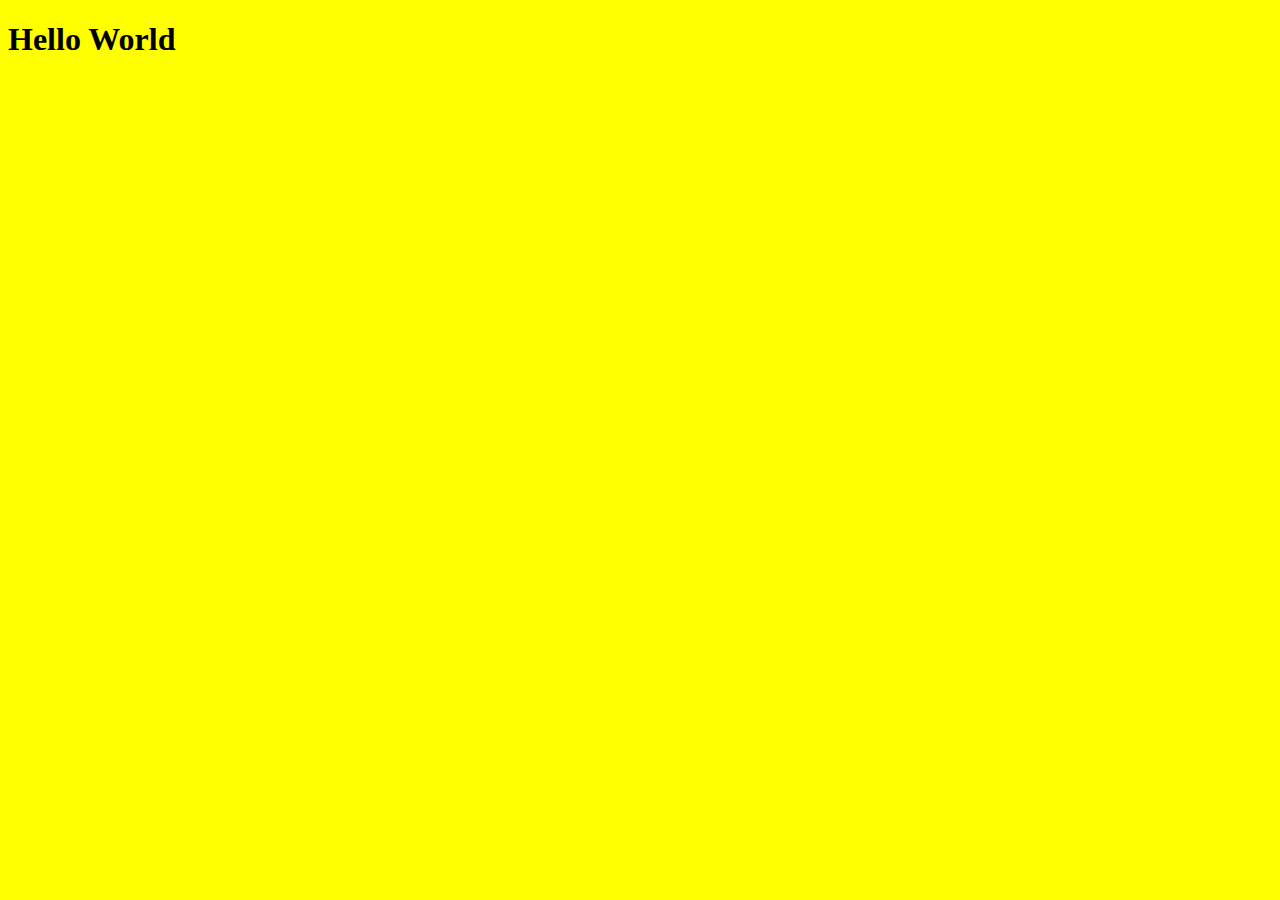
==== index.html @ 8920146d "first commit" ====
<!DOCTYPE html>

<html>
  <head>
    <meta charset="utf-8" />
    <meta http-equiv="X-UA-Compatible" content="IE=edge" />
    <title></title>
    <meta name="description" content="" />
    <meta name="viewport" content="width=device-width, initial-scale=1" />
    <link rel="stylesheet" href="./scss/styles.css" />
  </head>
  <body>
    <h1>Hello World</h1>
    <script src="app.js" async defer></script>
  </body>
</html>
---- scss/styles.css ----
body {
  background-color: yellow;
}
/*# sourceMappingURL=styles.css.map */
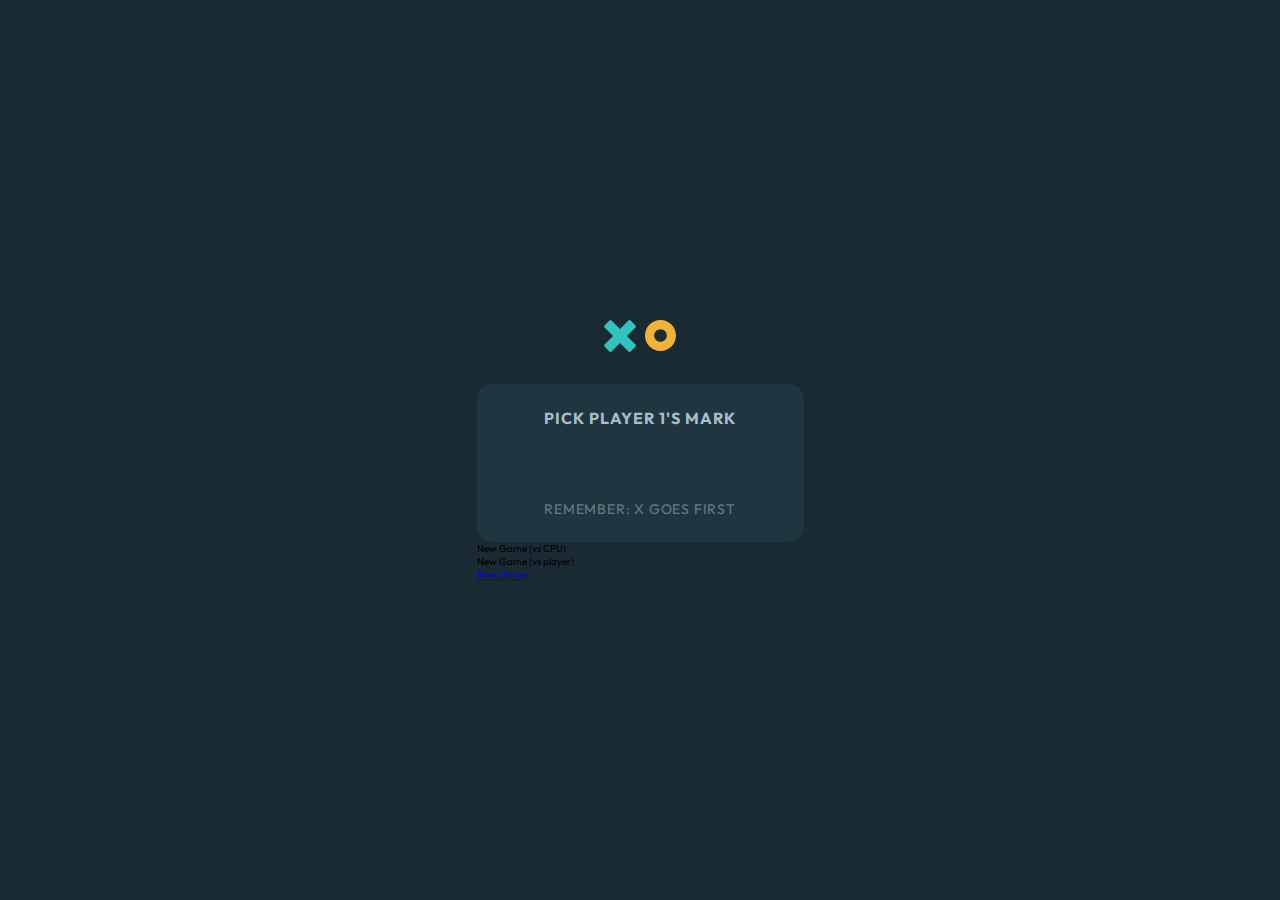
==== commit 63feee85: "progressed on the game homepage layout" ====
--- a/index.html
+++ b/index.html
@@ -8,9 +8,58 @@
     <meta name="description" content="" />
     <meta name="viewport" content="width=device-width, initial-scale=1" />
     <link rel="stylesheet" href="./scss/styles.css" />
+    <link rel="preconnect" href="https://fonts.googleapis.com" />
+    <link rel="preconnect" href="https://fonts.gstatic.com" crossorigin />
+    <link
+      href="https://fonts.googleapis.com/css2?family=Outfit:wght@500;700&display=swap"
+      rel="stylesheet"
+    />
   </head>
   <body>
-    <h1>Hello World</h1>
+    <!-- New game menu start -->
+    <main class="new-game-menu-container">
+      <section class="logo">
+        <div class="x"></div>
+        <div class="zero"></div>
+      </section>
+
+      <section class="mark-picking-container">
+        <h4>Pick player 1's mark</h4>
+        <div class="mark-picking-subcontainer">
+          <label class="picker" for="mark-picker"></label>
+          <input type="checkbox" id="mark-picker" />
+        </div>
+        <p>Remember: X goes first</p>
+      </section>
+
+      <section class="new-game-buttons">
+        <div class="cpu">New Game (vs CPU)</div>
+        <div class="multiplayer">New Game (vs player)</div>
+      </section>
+      <!-- New game menu end -->
+
+      <!-- Game board start -->
+
+      <!-- x/o icon -->
+      <!-- turn X (You) -->
+      <!-- Your score -->
+      <!-- Ties -->
+      <!-- Ties score -->
+      <!-- X (CPU) -->
+      <!-- CPU score -->
+
+      <!-- Oh no, you lost You won! Player -->
+      <!-- 1/2 -->
+      <!-- wins! -->
+
+      <!-- x/o icon -->
+      <!-- takes the round Round tied Restart game? Quit Next round No, cancel Yes,
+      restart -->
+
+      <!-- Game board end -->
+      <a href="html/game.html">New Game</a>
+    </main>
+
     <script src="app.js" async defer></script>
   </body>
 </html>
--- a/scss/styles.css
+++ b/scss/styles.css
@@ -1,4 +1,224 @@
+*,
+*::before,
+*::after {
+  padding: 0;
+  margin: 0;
+  -webkit-box-sizing: border-box;
+          box-sizing: border-box;
+}
+
+html {
+  font-size: 62.5%;
+  font-family: "Outfit", sans-serif;
+  scroll-behavior: smooth;
+  overflow-x: hidden;
+  position: relative;
+}
+
 body {
-  background-color: yellow;
+  background: #1a2a33;
+}
+
+h1,
+h2,
+h3,
+p,
+button,
+ul,
+li,
+input,
+::-webkit-input-placeholder {
+  font-family: "Outfit", sans-serif;
+}
+
+h1,
+h2,
+h3,
+p,
+button,
+ul,
+li,
+input,
+:-ms-input-placeholder {
+  font-family: "Outfit", sans-serif;
+}
+
+h1,
+h2,
+h3,
+p,
+button,
+ul,
+li,
+input,
+::-ms-input-placeholder {
+  font-family: "Outfit", sans-serif;
+}
+
+h1,
+h2,
+h3,
+p,
+button,
+ul,
+li,
+input,
+::placeholder {
+  font-family: "Outfit", sans-serif;
+}
+
+h1 {
+  font-size: 4rem;
+  letter-spacing: 0.25rem;
+}
+
+h2 {
+  font-size: 2.4rem;
+  letter-spacing: 0.15rem;
+}
+
+h3 {
+  font-size: 2rem;
+  letter-spacing: 0.125rem;
+}
+
+h4 {
+  font-size: 1.6rem;
+  letter-spacing: 0.1rem;
+}
+
+p {
+  font-size: 1.4rem;
+  letter-spacing: 0.08rem;
+}
+
+ul {
+  list-style-type: none;
+  margin: 0;
+  padding: 0;
+}
+
+input,
+button {
+  cursor: pointer;
+}
+
+button {
+  border: 0;
+}
+
+input[type="text"]::-webkit-search-decoration,
+input[type="text"]::-webkit-search-cancel-button,
+input[type="text"]::-webkit-search-results-button,
+input[type="text"]::-webkit-search-results-decoration {
+  -webkit-appearance: none;
+}
+
+input[type="number"]::-webkit-search-decoration,
+input[type="number"]::-webkit-search-cancel-button,
+input[type="number"]::-webkit-search-results-button,
+input[type="number"]::-webkit-search-results-decoration {
+  -webkit-appearance: none;
+}
+
+input::-webkit-outer-spin-button,
+input::-webkit-inner-spin-button {
+  -webkit-appearance: none;
+  margin: 0;
+}
+
+.hide-for-mobile {
+  display: none;
+}
+
+.hide {
+  display: none;
+}
+
+body {
+  display: -webkit-box;
+  display: -ms-flexbox;
+  display: flex;
+  -webkit-box-pack: center;
+      -ms-flex-pack: center;
+          justify-content: center;
+  -webkit-box-align: center;
+      -ms-flex-align: center;
+          align-items: center;
+  min-height: 100vh;
+}
+
+body main {
+  top: 50%;
+  left: 50%;
+  min-width: 32.7rem;
+  max-width: 46rem;
+}
+
+body main .logo {
+  display: -webkit-box;
+  display: -ms-flexbox;
+  display: flex;
+  -webkit-box-pack: center;
+      -ms-flex-pack: center;
+          justify-content: center;
+  -webkit-box-align: center;
+      -ms-flex-align: center;
+          align-items: center;
+  gap: 0.9rem;
+  margin-bottom: 3.2rem;
+}
+
+body main .logo .x {
+  background-image: url("../assets/icon-x.svg");
+  position: relative;
+  background-size: contain;
+  background-repeat: no-repeat;
+  background-position: center;
+  height: 3.2rem;
+  width: 3.2rem;
+}
+
+body main .logo .zero {
+  background-image: url("../assets/icon-o.svg");
+  position: relative;
+  background-size: contain;
+  background-repeat: no-repeat;
+  background-position: center;
+  height: 3.174rem;
+  width: 3.174rem;
+}
+
+body main .mark-picking-container {
+  background-color: #1f3641;
+  border-radius: 15px;
+  text-align: center;
+  padding: 2.4rem;
+}
+
+body main .mark-picking-container h4 {
+  color: #a8bfc9;
+  text-transform: uppercase;
+}
+
+body main .mark-picking-container .mark-picking-subcontainer {
+  width: 100%;
+  height: 7.2rem;
+}
+
+body main .mark-picking-container .mark-picking-subcontainer .picker {
+  position: relative;
+}
+
+body main .mark-picking-container .mark-picking-subcontainer input {
+  opacity: 0;
+  width: 0;
+  height: 0;
+}
+
+body main .mark-picking-container p {
+  color: #a8bfc9;
+  opacity: 0.5;
+  text-transform: uppercase;
 }
 /*# sourceMappingURL=styles.css.map */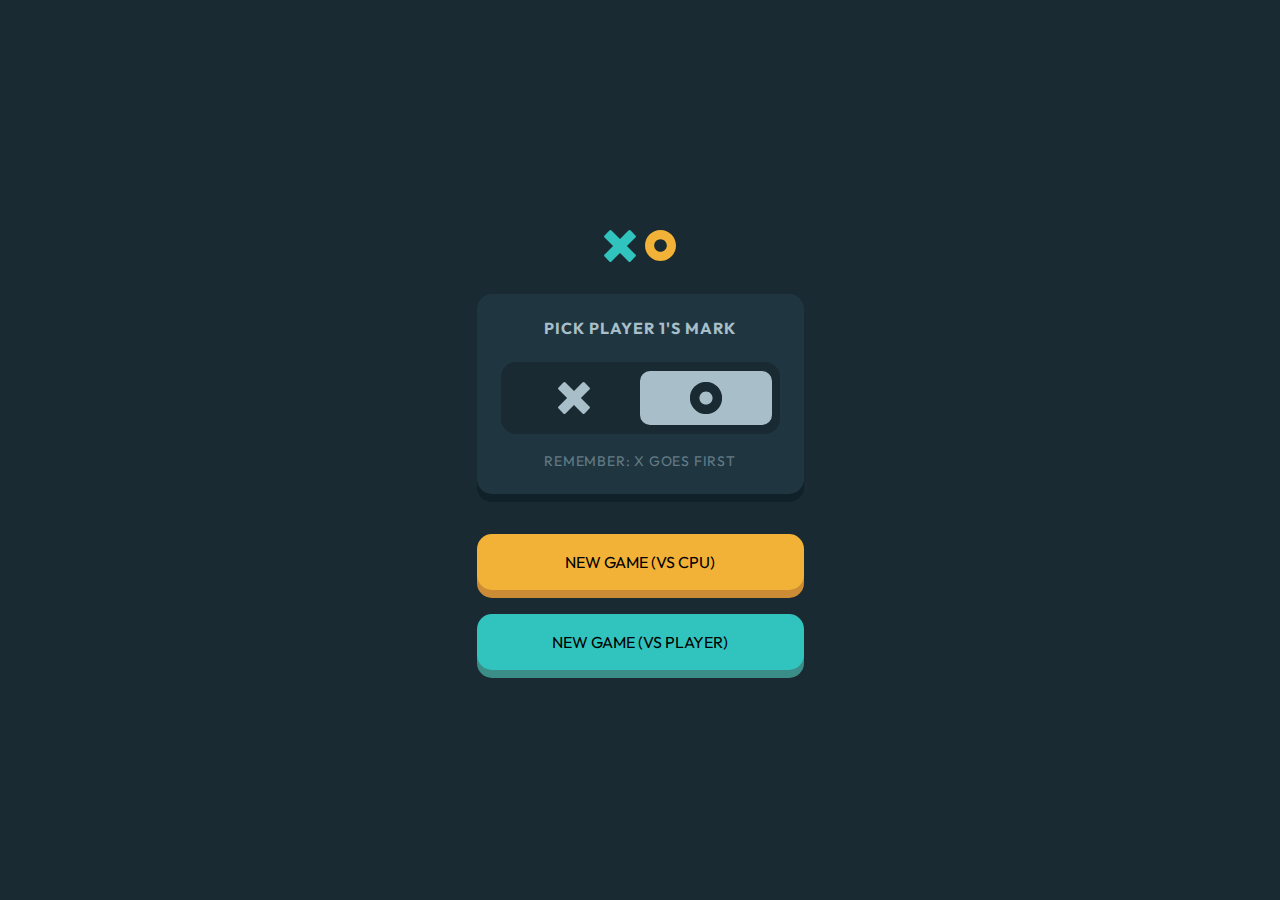
==== commit 3fe7ae09: "finished mobile homepage layout" ====
--- a/index.html
+++ b/index.html
@@ -4,7 +4,7 @@
   <head>
     <meta charset="utf-8" />
     <meta http-equiv="X-UA-Compatible" content="IE=edge" />
-    <title></title>
+    <title>Tic Tac Toe</title>
     <meta name="description" content="" />
     <meta name="viewport" content="width=device-width, initial-scale=1" />
     <link rel="stylesheet" href="./scss/styles.css" />
@@ -26,15 +26,24 @@
       <section class="mark-picking-container">
         <h4>Pick player 1's mark</h4>
         <div class="mark-picking-subcontainer">
-          <label class="picker" for="mark-picker"></label>
-          <input type="checkbox" id="mark-picker" />
+          <label class="picker" for="mark-picker">
+            <input type="checkbox" id="mark-picker" />
+            <div class="picker-subcontainer">
+              <div class="picker-x">
+                <div class="x-icon"></div>
+              </div>
+              <div class="picker-zero">
+                <div class="zero-icon"></div>
+              </div>
+            </div>
+          </label>
         </div>
         <p>Remember: X goes first</p>
       </section>
 
       <section class="new-game-buttons">
-        <div class="cpu">New Game (vs CPU)</div>
-        <div class="multiplayer">New Game (vs player)</div>
+        <button class="button cpu">New Game (vs CPU)</button>
+        <button class="button multiplayer">New Game (vs player)</button>
       </section>
       <!-- New game menu end -->
 
@@ -57,7 +66,7 @@
       restart -->
 
       <!-- Game board end -->
-      <a href="html/game.html">New Game</a>
+      <!-- <a href="html/game.html">New Game</a> -->
     </main>
 
     <script src="app.js" async defer></script>
--- a/scss/styles.css
+++ b/scss/styles.css
@@ -194,31 +194,126 @@
   border-radius: 15px;
   text-align: center;
   padding: 2.4rem;
+  -webkit-box-shadow: 0 8px #10212a;
+          box-shadow: 0 8px #10212a;
+  margin-bottom: 4rem;
 }
 
 body main .mark-picking-container h4 {
   color: #a8bfc9;
   text-transform: uppercase;
-}
-
-body main .mark-picking-container .mark-picking-subcontainer {
+  margin-bottom: 2.4rem;
+}
+
+body main .mark-picking-container .mark-picking-subcontainer .picker {
+  position: relative;
+  display: inline-block;
   width: 100%;
   height: 7.2rem;
 }
 
-body main .mark-picking-container .mark-picking-subcontainer .picker {
-  position: relative;
-}
-
-body main .mark-picking-container .mark-picking-subcontainer input {
+body main .mark-picking-container .mark-picking-subcontainer .picker input {
   opacity: 0;
   width: 0;
   height: 0;
+}
+
+body main .mark-picking-container .mark-picking-subcontainer .picker .picker-subcontainer {
+  position: absolute;
+  cursor: pointer;
+  top: 0;
+  left: 0;
+  right: 0;
+  bottom: 0;
+  background-color: #1a2a33;
+  border-radius: 15px;
+  padding: 0.9rem 0.8rem;
+  display: -webkit-box;
+  display: -ms-flexbox;
+  display: flex;
+}
+
+body main .mark-picking-container .mark-picking-subcontainer .picker .picker-subcontainer .picker-x {
+  height: 5.4rem;
+  width: 13.2rem;
+  background-color: transparent;
+  border-radius: 10px;
+  left: 0;
+}
+
+body main .mark-picking-container .mark-picking-subcontainer .picker .picker-subcontainer .picker-x .x-icon {
+  background-image: url("../assets/icon-x-silver.svg");
+  position: relative;
+  background-size: contain;
+  background-repeat: no-repeat;
+  background-position: center;
+  height: 3.2rem;
+  width: 3.2rem;
+  margin: 0 auto;
+  top: 20%;
+}
+
+body main .mark-picking-container .mark-picking-subcontainer .picker .picker-subcontainer .picker-zero {
+  height: 5.4rem;
+  width: 13.2rem;
+  background-color: #a8bfc9;
+  border-radius: 10px;
+  left: 0;
+}
+
+body main .mark-picking-container .mark-picking-subcontainer .picker .picker-subcontainer .picker-zero .zero-icon {
+  background-image: url("../assets/icon-o-transparent.svg");
+  position: relative;
+  background-size: contain;
+  background-repeat: no-repeat;
+  background-position: center;
+  height: 3.174rem;
+  width: 3.174rem;
+  margin: 0 auto;
+  top: 20%;
 }
 
 body main .mark-picking-container p {
   color: #a8bfc9;
   opacity: 0.5;
   text-transform: uppercase;
+  margin-top: 1.8rem;
+}
+
+body main .new-game-buttons {
+  display: -webkit-box;
+  display: -ms-flexbox;
+  display: flex;
+  -webkit-box-orient: vertical;
+  -webkit-box-direction: normal;
+      -ms-flex-direction: column;
+          flex-direction: column;
+  -webkit-box-pack: center;
+      -ms-flex-pack: center;
+          justify-content: center;
+  -webkit-box-align: center;
+      -ms-flex-align: center;
+          align-items: center;
+  gap: 2.4rem;
+}
+
+body main .new-game-buttons .button {
+  width: 100%;
+  font-size: 1.6rem;
+  text-transform: uppercase;
+  border-radius: 15px;
+  height: 5.6rem;
+}
+
+body main .new-game-buttons .cpu {
+  background-color: #f2b137;
+  -webkit-box-shadow: 0 8px #cc8c35;
+          box-shadow: 0 8px #cc8c35;
+}
+
+body main .new-game-buttons .multiplayer {
+  background-color: #31c3bd;
+  -webkit-box-shadow: 0 8px #3b8d87;
+          box-shadow: 0 8px #3b8d87;
 }
 /*# sourceMappingURL=styles.css.map */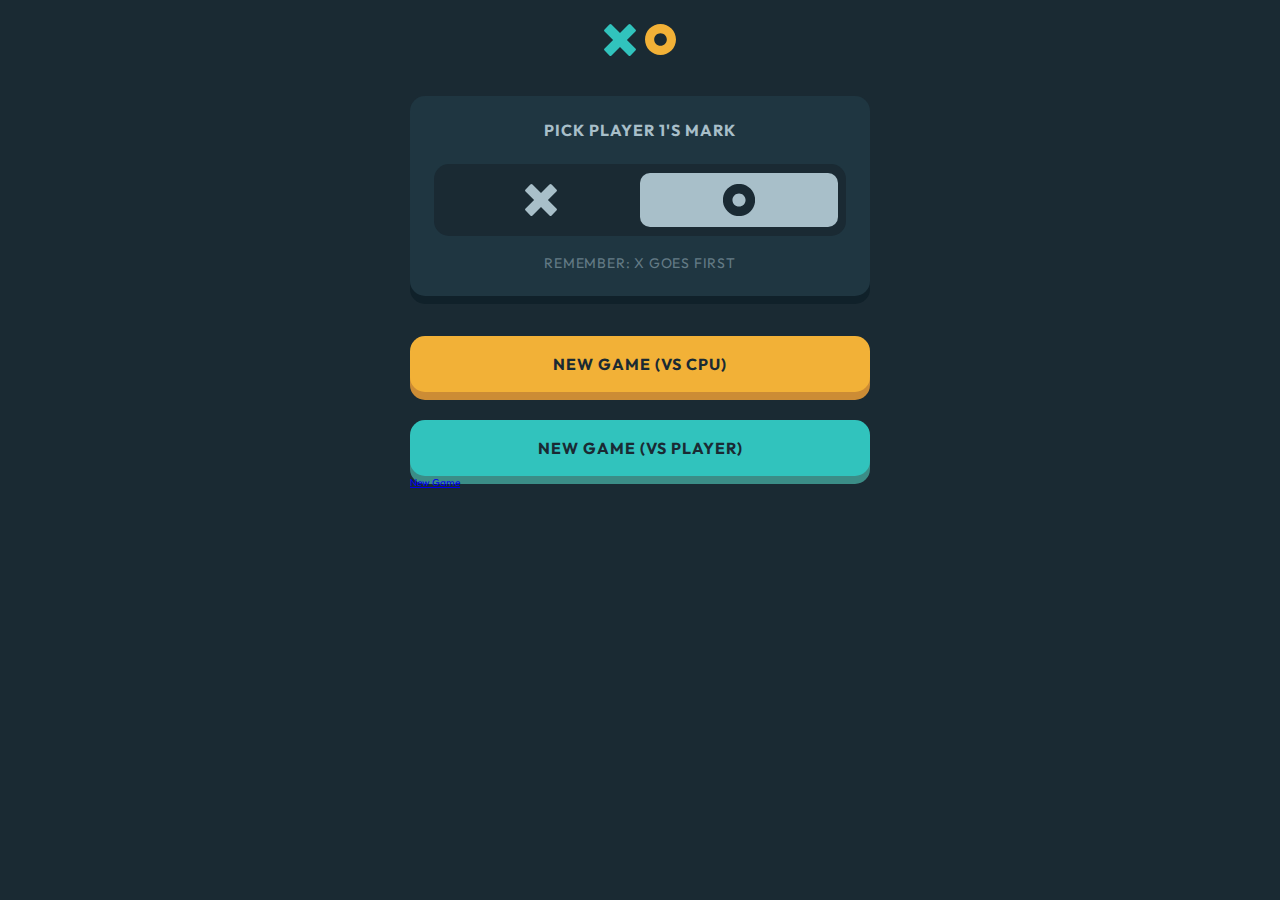
==== commit 40c41084: "finished game mobile header layout" ====
--- a/index.html
+++ b/index.html
@@ -66,7 +66,7 @@
       restart -->
 
       <!-- Game board end -->
-      <!-- <a href="html/game.html">New Game</a> -->
+      <a href="html/game.html">New Game</a>
     </main>
 
     <script src="app.js" async defer></script>
--- a/scss/styles.css
+++ b/scss/styles.css
@@ -149,10 +149,7 @@
 }
 
 body main {
-  top: 50%;
-  left: 50%;
   min-width: 32.7rem;
-  max-width: 46rem;
 }
 
 body main .logo {
@@ -303,6 +300,9 @@
   text-transform: uppercase;
   border-radius: 15px;
   height: 5.6rem;
+  letter-spacing: 0.1rem;
+  color: #1a2a33;
+  font-weight: bold;
 }
 
 body main .new-game-buttons .cpu {
@@ -316,4 +316,147 @@
   -webkit-box-shadow: 0 8px #3b8d87;
           box-shadow: 0 8px #3b8d87;
 }
+
+@media (min-width: 768px) {
+  body main {
+    width: 46rem;
+  }
+  body main .logo {
+    margin-bottom: 4rem;
+  }
+  body main .new-game-buttons {
+    gap: 2.8rem;
+  }
+  body main .mark-picking-container .mark-picking-subcontainer .picker .picker-subcontainer .picker-x {
+    width: 19.8rem;
+  }
+  body main .mark-picking-container .mark-picking-subcontainer .picker .picker-subcontainer .picker-zero {
+    width: 19.8rem;
+  }
+}
+
+body {
+  display: -webkit-box;
+  display: -ms-flexbox;
+  display: flex;
+  -webkit-box-pack: center;
+      -ms-flex-pack: center;
+          justify-content: center;
+  -webkit-box-align: start;
+      -ms-flex-align: start;
+          align-items: start;
+  min-height: 100vh;
+  padding: 2.4rem;
+}
+
+body header {
+  min-width: 32.7rem;
+  display: -webkit-box;
+  display: -ms-flexbox;
+  display: flex;
+  -webkit-box-pack: justify;
+      -ms-flex-pack: justify;
+          justify-content: space-between;
+  -webkit-box-align: start;
+      -ms-flex-align: start;
+          align-items: start;
+}
+
+body header .logo {
+  display: -webkit-box;
+  display: -ms-flexbox;
+  display: flex;
+  -webkit-box-pack: center;
+      -ms-flex-pack: center;
+          justify-content: center;
+  -webkit-box-align: center;
+      -ms-flex-align: center;
+          align-items: center;
+  gap: 0.9rem;
+  margin-bottom: 3.2rem;
+}
+
+body header .logo .x {
+  background-image: url("../assets/icon-x.svg");
+  position: relative;
+  background-size: contain;
+  background-repeat: no-repeat;
+  background-position: center;
+  height: 3.2rem;
+  width: 3.2rem;
+}
+
+body header .logo .zero {
+  background-image: url("../assets/icon-o.svg");
+  position: relative;
+  background-size: contain;
+  background-repeat: no-repeat;
+  background-position: center;
+  height: 3.174rem;
+  width: 3.174rem;
+}
+
+body header .turn {
+  height: 3.6rem;
+  width: 9.6rem;
+  background-color: #1f3641;
+  border-radius: 5px;
+  text-transform: uppercase;
+  color: #a8bfc9;
+  -webkit-box-shadow: 0 4px #10212a;
+          box-shadow: 0 4px #10212a;
+  display: -webkit-box;
+  display: -ms-flexbox;
+  display: flex;
+  -webkit-box-pack: justify;
+      -ms-flex-pack: justify;
+          justify-content: space-between;
+  padding: 1rem 1.5rem;
+}
+
+body header .turn p {
+  font-weight: bold;
+}
+
+body header .turn .x-silver {
+  background-image: url("../assets/icon-x-silver.svg");
+  position: relative;
+  background-size: contain;
+  background-repeat: no-repeat;
+  background-position: center;
+  height: 1.6rem;
+  width: 1.6rem;
+}
+
+body header .reverse {
+  height: 3.6rem;
+  width: 4rem;
+  background-color: #a8bfc9;
+  border-radius: 5px;
+  -webkit-box-shadow: 0 4px #6b8997;
+          box-shadow: 0 4px #6b8997;
+  display: -webkit-box;
+  display: -ms-flexbox;
+  display: flex;
+  -webkit-box-pack: center;
+      -ms-flex-pack: center;
+          justify-content: center;
+  -webkit-box-align: center;
+      -ms-flex-align: center;
+          align-items: center;
+}
+
+body header .reverse .reverse-icon {
+  background-image: url("../assets/icon-restart-dark-navy.svg");
+  position: relative;
+  background-size: contain;
+  background-repeat: no-repeat;
+  background-position: center;
+  height: 1.538rem;
+  width: 1.538rem;
+}
+
+body main {
+  min-width: 32.7rem;
+}
 /*# sourceMappingURL=styles.css.map */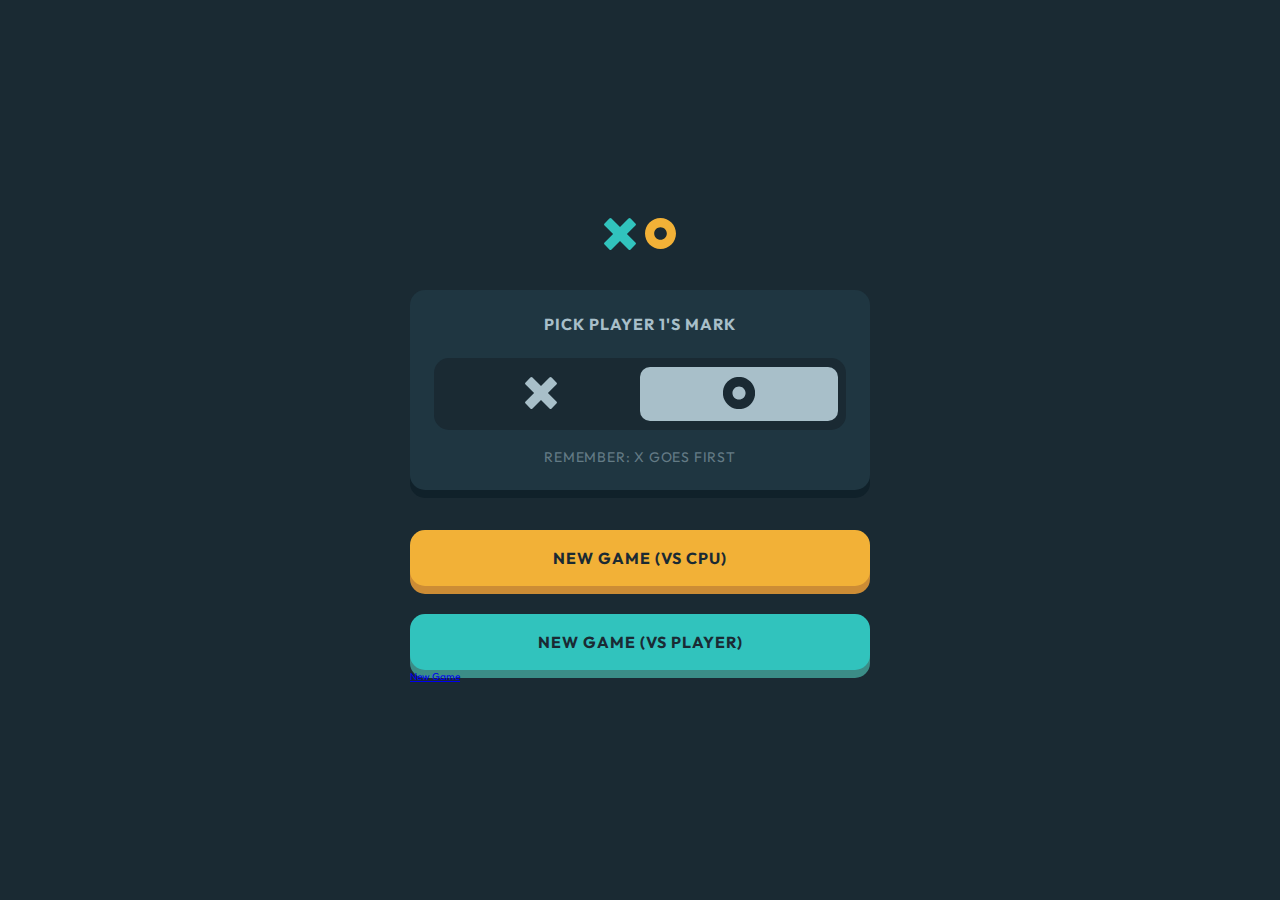
==== commit 96d04b53: "finished game mobile layout" ====
--- a/index.html
+++ b/index.html
@@ -7,7 +7,7 @@
     <title>Tic Tac Toe</title>
     <meta name="description" content="" />
     <meta name="viewport" content="width=device-width, initial-scale=1" />
-    <link rel="stylesheet" href="./scss/styles.css" />
+    <link rel="stylesheet" href="./scss/styles-home.css" />
     <link rel="preconnect" href="https://fonts.googleapis.com" />
     <link rel="preconnect" href="https://fonts.gstatic.com" crossorigin />
     <link
--- a/scss/styles-home.css
+++ b/scss/styles-home.css
@@ -0,0 +1,337 @@
+*,
+*::before,
+*::after {
+  padding: 0;
+  margin: 0;
+  -webkit-box-sizing: border-box;
+          box-sizing: border-box;
+}
+
+html {
+  font-size: 62.5%;
+  font-family: "Outfit", sans-serif;
+  scroll-behavior: smooth;
+  overflow-x: hidden;
+  position: relative;
+}
+
+body {
+  background: #1a2a33;
+}
+
+h1,
+h2,
+h3,
+p,
+button,
+ul,
+li,
+input,
+::-webkit-input-placeholder {
+  font-family: "Outfit", sans-serif;
+}
+
+h1,
+h2,
+h3,
+p,
+button,
+ul,
+li,
+input,
+:-ms-input-placeholder {
+  font-family: "Outfit", sans-serif;
+}
+
+h1,
+h2,
+h3,
+p,
+button,
+ul,
+li,
+input,
+::-ms-input-placeholder {
+  font-family: "Outfit", sans-serif;
+}
+
+h1,
+h2,
+h3,
+p,
+button,
+ul,
+li,
+input,
+::placeholder {
+  font-family: "Outfit", sans-serif;
+}
+
+h1 {
+  font-size: 4rem;
+  letter-spacing: 0.25rem;
+}
+
+h2 {
+  font-size: 2.4rem;
+  letter-spacing: 0.15rem;
+}
+
+h3 {
+  font-size: 2rem;
+  letter-spacing: 0.125rem;
+}
+
+h4 {
+  font-size: 1.6rem;
+  letter-spacing: 0.1rem;
+}
+
+p {
+  font-size: 1.4rem;
+  letter-spacing: 0.08rem;
+}
+
+ul {
+  list-style-type: none;
+  margin: 0;
+  padding: 0;
+}
+
+input,
+button {
+  cursor: pointer;
+}
+
+button {
+  border: 0;
+}
+
+input[type="text"]::-webkit-search-decoration,
+input[type="text"]::-webkit-search-cancel-button,
+input[type="text"]::-webkit-search-results-button,
+input[type="text"]::-webkit-search-results-decoration {
+  -webkit-appearance: none;
+}
+
+input[type="number"]::-webkit-search-decoration,
+input[type="number"]::-webkit-search-cancel-button,
+input[type="number"]::-webkit-search-results-button,
+input[type="number"]::-webkit-search-results-decoration {
+  -webkit-appearance: none;
+}
+
+input::-webkit-outer-spin-button,
+input::-webkit-inner-spin-button {
+  -webkit-appearance: none;
+  margin: 0;
+}
+
+.hide-for-mobile {
+  display: none;
+}
+
+.hide {
+  display: none;
+}
+
+body {
+  display: -webkit-box;
+  display: -ms-flexbox;
+  display: flex;
+  -webkit-box-pack: center;
+      -ms-flex-pack: center;
+          justify-content: center;
+  -webkit-box-align: center;
+      -ms-flex-align: center;
+          align-items: center;
+  min-height: 100vh;
+}
+
+body main {
+  min-width: 32.7rem;
+}
+
+body main .logo {
+  display: -webkit-box;
+  display: -ms-flexbox;
+  display: flex;
+  -webkit-box-pack: center;
+      -ms-flex-pack: center;
+          justify-content: center;
+  -webkit-box-align: center;
+      -ms-flex-align: center;
+          align-items: center;
+  gap: 0.9rem;
+  margin-bottom: 3.2rem;
+}
+
+body main .logo .x {
+  background-image: url("../assets/icon-x.svg");
+  position: relative;
+  background-size: contain;
+  background-repeat: no-repeat;
+  background-position: center;
+  height: 3.2rem;
+  width: 3.2rem;
+}
+
+body main .logo .zero {
+  background-image: url("../assets/icon-o.svg");
+  position: relative;
+  background-size: contain;
+  background-repeat: no-repeat;
+  background-position: center;
+  height: 3.174rem;
+  width: 3.174rem;
+}
+
+body main .mark-picking-container {
+  background-color: #1f3641;
+  border-radius: 15px;
+  text-align: center;
+  padding: 2.4rem;
+  -webkit-box-shadow: 0 8px #10212a;
+          box-shadow: 0 8px #10212a;
+  margin-bottom: 4rem;
+}
+
+body main .mark-picking-container h4 {
+  color: #a8bfc9;
+  text-transform: uppercase;
+  margin-bottom: 2.4rem;
+}
+
+body main .mark-picking-container .mark-picking-subcontainer .picker {
+  position: relative;
+  display: inline-block;
+  width: 100%;
+  height: 7.2rem;
+}
+
+body main .mark-picking-container .mark-picking-subcontainer .picker input {
+  opacity: 0;
+  width: 0;
+  height: 0;
+}
+
+body main .mark-picking-container .mark-picking-subcontainer .picker .picker-subcontainer {
+  position: absolute;
+  cursor: pointer;
+  top: 0;
+  left: 0;
+  right: 0;
+  bottom: 0;
+  background-color: #1a2a33;
+  border-radius: 15px;
+  padding: 0.9rem 0.8rem;
+  display: -webkit-box;
+  display: -ms-flexbox;
+  display: flex;
+}
+
+body main .mark-picking-container .mark-picking-subcontainer .picker .picker-subcontainer .picker-x {
+  height: 5.4rem;
+  width: 13.2rem;
+  background-color: transparent;
+  border-radius: 10px;
+  left: 0;
+}
+
+body main .mark-picking-container .mark-picking-subcontainer .picker .picker-subcontainer .picker-x .x-icon {
+  background-image: url("../assets/icon-x-silver.svg");
+  position: relative;
+  background-size: contain;
+  background-repeat: no-repeat;
+  background-position: center;
+  height: 3.2rem;
+  width: 3.2rem;
+  margin: 0 auto;
+  top: 20%;
+}
+
+body main .mark-picking-container .mark-picking-subcontainer .picker .picker-subcontainer .picker-zero {
+  height: 5.4rem;
+  width: 13.2rem;
+  background-color: #a8bfc9;
+  border-radius: 10px;
+  left: 0;
+}
+
+body main .mark-picking-container .mark-picking-subcontainer .picker .picker-subcontainer .picker-zero .zero-icon {
+  background-image: url("../assets/icon-o-transparent.svg");
+  position: relative;
+  background-size: contain;
+  background-repeat: no-repeat;
+  background-position: center;
+  height: 3.174rem;
+  width: 3.174rem;
+  margin: 0 auto;
+  top: 20%;
+}
+
+body main .mark-picking-container p {
+  color: #a8bfc9;
+  opacity: 0.5;
+  text-transform: uppercase;
+  margin-top: 1.8rem;
+}
+
+body main .new-game-buttons {
+  display: -webkit-box;
+  display: -ms-flexbox;
+  display: flex;
+  -webkit-box-orient: vertical;
+  -webkit-box-direction: normal;
+      -ms-flex-direction: column;
+          flex-direction: column;
+  -webkit-box-pack: center;
+      -ms-flex-pack: center;
+          justify-content: center;
+  -webkit-box-align: center;
+      -ms-flex-align: center;
+          align-items: center;
+  gap: 2.4rem;
+}
+
+body main .new-game-buttons .button {
+  width: 100%;
+  font-size: 1.6rem;
+  text-transform: uppercase;
+  border-radius: 15px;
+  height: 5.6rem;
+  letter-spacing: 0.1rem;
+  color: #1a2a33;
+  font-weight: bold;
+}
+
+body main .new-game-buttons .cpu {
+  background-color: #f2b137;
+  -webkit-box-shadow: 0 8px #cc8c35;
+          box-shadow: 0 8px #cc8c35;
+}
+
+body main .new-game-buttons .multiplayer {
+  background-color: #31c3bd;
+  -webkit-box-shadow: 0 8px #3b8d87;
+          box-shadow: 0 8px #3b8d87;
+}
+
+@media (min-width: 768px) {
+  body main {
+    width: 46rem;
+  }
+  body main .logo {
+    margin-bottom: 4rem;
+  }
+  body main .new-game-buttons {
+    gap: 2.8rem;
+  }
+  body main .mark-picking-container .mark-picking-subcontainer .picker .picker-subcontainer .picker-x {
+    width: 19.8rem;
+  }
+  body main .mark-picking-container .mark-picking-subcontainer .picker .picker-subcontainer .picker-zero {
+    width: 19.8rem;
+  }
+}
+/*# sourceMappingURL=styles-home.css.map */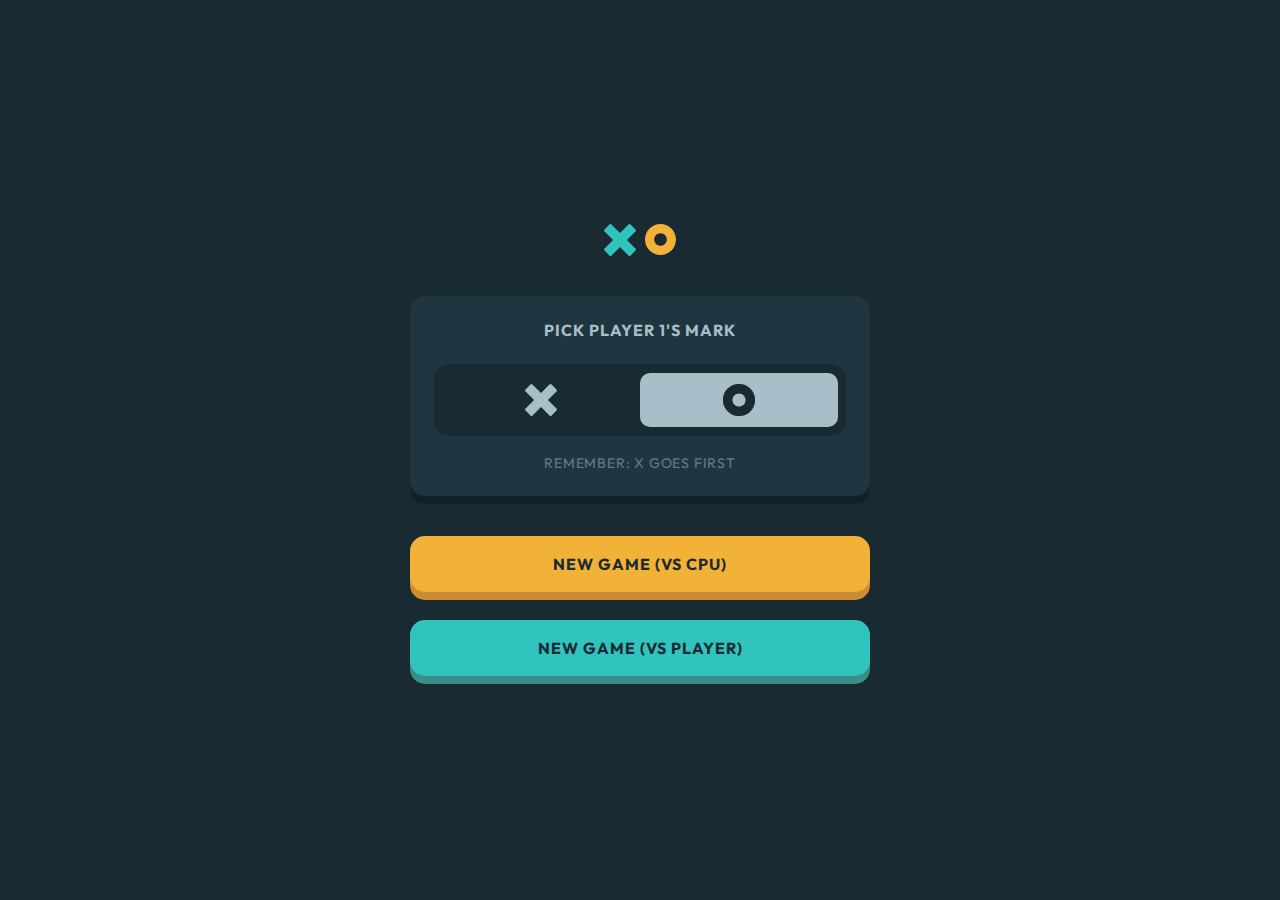
==== commit fee17f86: "progressed with js part" ====
--- a/index.html
+++ b/index.html
@@ -32,8 +32,8 @@
               <div class="picker-x">
                 <div class="x-icon"></div>
               </div>
-              <div class="picker-zero">
-                <div class="zero-icon"></div>
+              <div class="picker-zero active">
+                <div class="zero-icon active"></div>
               </div>
             </div>
           </label>
@@ -42,7 +42,9 @@
       </section>
 
       <section class="new-game-buttons">
-        <button class="button cpu">New Game (vs CPU)</button>
+        <button class="button cpu">
+          <a href="html/game.html">New Game (vs CPU)</a>
+        </button>
         <button class="button multiplayer">New Game (vs player)</button>
       </section>
       <!-- New game menu end -->
@@ -66,9 +68,8 @@
       restart -->
 
       <!-- Game board end -->
-      <a href="html/game.html">New Game</a>
     </main>
 
-    <script src="app.js" async defer></script>
+    <script src="../js/index.js" async defer></script>
   </body>
 </html>
--- a/scss/styles-home.css
+++ b/scss/styles-home.css
@@ -23,6 +23,7 @@
 h2,
 h3,
 p,
+a,
 button,
 ul,
 li,
@@ -35,6 +36,7 @@
 h2,
 h3,
 p,
+a,
 button,
 ul,
 li,
@@ -47,6 +49,7 @@
 h2,
 h3,
 p,
+a,
 button,
 ul,
 li,
@@ -59,6 +62,7 @@
 h2,
 h3,
 p,
+a,
 button,
 ul,
 li,
@@ -96,6 +100,11 @@
   list-style-type: none;
   margin: 0;
   padding: 0;
+}
+
+a {
+  color: inherit;
+  text-decoration: none;
 }
 
 input,
@@ -250,16 +259,24 @@
   top: 20%;
 }
 
+body main .mark-picking-container .mark-picking-subcontainer .picker .picker-subcontainer .picker-x .x-icon.active {
+  background-image: url("../assets/icon-x-transparent.svg");
+}
+
+body main .mark-picking-container .mark-picking-subcontainer .picker .picker-subcontainer .picker-x.active {
+  background-color: #a8bfc9;
+}
+
 body main .mark-picking-container .mark-picking-subcontainer .picker .picker-subcontainer .picker-zero {
   height: 5.4rem;
   width: 13.2rem;
-  background-color: #a8bfc9;
+  background-color: transparent;
   border-radius: 10px;
   left: 0;
 }
 
 body main .mark-picking-container .mark-picking-subcontainer .picker .picker-subcontainer .picker-zero .zero-icon {
-  background-image: url("../assets/icon-o-transparent.svg");
+  background-image: url("../assets/icon-o-silver.svg");
   position: relative;
   background-size: contain;
   background-repeat: no-repeat;
@@ -268,6 +285,14 @@
   width: 3.174rem;
   margin: 0 auto;
   top: 20%;
+}
+
+body main .mark-picking-container .mark-picking-subcontainer .picker .picker-subcontainer .picker-zero .zero-icon.active {
+  background-image: url("../assets/icon-o-transparent.svg");
+}
+
+body main .mark-picking-container .mark-picking-subcontainer .picker .picker-subcontainer .picker-zero.active {
+  background-color: #a8bfc9;
 }
 
 body main .mark-picking-container p {
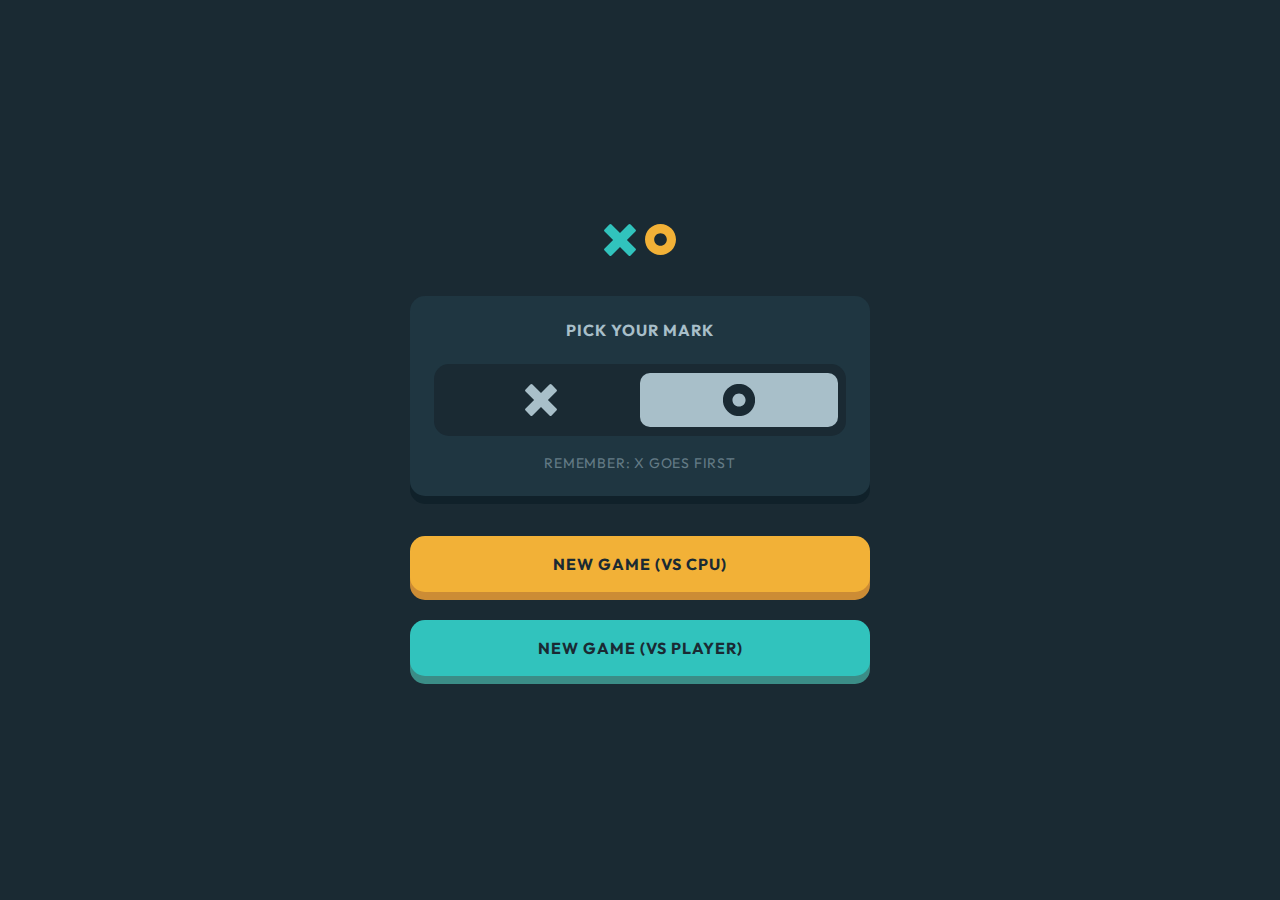
==== commit f999325f: "merged separate html and js files" ====
--- a/index.html
+++ b/index.html
@@ -7,7 +7,7 @@
     <title>Tic Tac Toe</title>
     <meta name="description" content="" />
     <meta name="viewport" content="width=device-width, initial-scale=1" />
-    <link rel="stylesheet" href="./scss/styles-home.css" />
+    <link rel="stylesheet" href="./scss/styles.css" />
     <link rel="preconnect" href="https://fonts.googleapis.com" />
     <link rel="preconnect" href="https://fonts.gstatic.com" crossorigin />
     <link
@@ -16,7 +16,6 @@
     />
   </head>
   <body>
-    <!-- New game menu start -->
     <main class="new-game-menu-container">
       <section class="logo">
         <div class="x"></div>
@@ -24,7 +23,7 @@
       </section>
 
       <section class="mark-picking-container">
-        <h4>Pick player 1's mark</h4>
+        <h4>Pick your mark</h4>
         <div class="mark-picking-subcontainer">
           <label class="picker" for="mark-picker">
             <input type="checkbox" id="mark-picker" />
@@ -42,33 +41,99 @@
       </section>
 
       <section class="new-game-buttons">
-        <button class="button cpu">
+        <!-- <button class="button cpu">
           <a href="html/game.html">New Game (vs CPU)</a>
-        </button>
+        </button> -->
+        <button class="button cpu">New Game (vs CPU)</button>
         <button class="button multiplayer">New Game (vs player)</button>
       </section>
-      <!-- New game menu end -->
+    </main>
 
-      <!-- Game board start -->
+    <header class="game-header">
+      <section class="logo">
+        <div class="x"></div>
+        <div class="zero"></div>
+      </section>
+      <button class="turn">
+        <div class="x-silver" data-turn-icon></div>
+        <p>turn</p>
+      </button>
+      <button class="btn-restart">
+        <div class="icon-restart"></div>
+      </button>
+    </header>
 
-      <!-- x/o icon -->
-      <!-- turn X (You) -->
-      <!-- Your score -->
-      <!-- Ties -->
-      <!-- Ties score -->
-      <!-- X (CPU) -->
-      <!-- CPU score -->
+    <main class="game-container">
+      <section class="main-grid" id="main-grid">
+        <div class="square square-1">
+          <div class="square-icon" data-cell></div>
+        </div>
+        <div class="square square-2">
+          <div class="square-icon" data-cell></div>
+        </div>
+        <div class="square square-3">
+          <div class="square-icon" data-cell></div>
+        </div>
+        <div class="square square-4">
+          <div class="square-icon" data-cell></div>
+        </div>
+        <div class="square square-5">
+          <div class="square-icon" data-cell></div>
+        </div>
+        <div class="square square-6">
+          <div class="square-icon" data-cell></div>
+        </div>
+        <div class="square square-7">
+          <div class="square-icon" data-cell></div>
+        </div>
+        <div class="square square-8">
+          <div class="square-icon" data-cell></div>
+        </div>
+        <div class="square square-9">
+          <div class="square-icon" data-cell></div>
+        </div>
+      </section>
 
-      <!-- Oh no, you lost You won! Player -->
-      <!-- 1/2 -->
-      <!-- wins! -->
+      <section class="score-container">
+        <div class="score personal-victories">
+          <p>x (you)</p>
+          <h3 class="win-number">0</h3>
+        </div>
+        <div class="score ties">
+          <p>ties</p>
+          <h3 class="tie-number">0</h3>
+        </div>
+        <div class="score cpu-victories">
+          <p>o (cpu)</p>
+          <h3 class="loss-number">0</h3>
+        </div>
+      </section>
+    </main>
 
-      <!-- x/o icon -->
-      <!-- takes the round Round tied Restart game? Quit Next round No, cancel Yes,
-      restart -->
+    <section class="modal-container game-over-container">
+      <div class="modal modal-game-over">
+        <div class="modal-heading-container">
+          <div class="winning-message-icon"></div>
+          <h2 class="modal-heading">TAKES THE ROUND!</h2>
+        </div>
+        <div class="btn-container">
+          <button class="btn btn-quit">
+            <a href="../index.html">QUIT</a>
+          </button>
+          <button class="btn btn-next-round">NEXT ROUND</button>
+        </div>
+      </div>
+    </section>
 
-      <!-- Game board end -->
-    </main>
+    <section class="modal-container restart-container">
+      <div class="modal modal-game-over">
+        <h2 class="modal-heading restart-heading">RESTART GAME?</h2>
+        <div class="btn-container">
+          <button class="btn btn-cancel">NO, CANCEL</button>
+          <button class="btn btn-restart-modal">YES, RESTART</button>
+        </div>
+      </div>
+    </section>
 
     <script src="../js/index.js" async defer></script>
   </body>
--- a/scss/styles.css
+++ b/scss/styles.css
@@ -0,0 +1,944 @@
+*,
+*::before,
+*::after {
+  padding: 0;
+  margin: 0;
+  -webkit-box-sizing: border-box;
+          box-sizing: border-box;
+}
+
+html {
+  font-size: 62.5%;
+  font-family: "Outfit", sans-serif;
+  scroll-behavior: smooth;
+  overflow-x: hidden;
+  position: relative;
+}
+
+body {
+  background: #1a2a33;
+}
+
+h1,
+h2,
+h3,
+p,
+a,
+button,
+ul,
+li,
+input,
+::-webkit-input-placeholder {
+  font-family: "Outfit", sans-serif;
+}
+
+h1,
+h2,
+h3,
+p,
+a,
+button,
+ul,
+li,
+input,
+:-ms-input-placeholder {
+  font-family: "Outfit", sans-serif;
+}
+
+h1,
+h2,
+h3,
+p,
+a,
+button,
+ul,
+li,
+input,
+::-ms-input-placeholder {
+  font-family: "Outfit", sans-serif;
+}
+
+h1,
+h2,
+h3,
+p,
+a,
+button,
+ul,
+li,
+input,
+::placeholder {
+  font-family: "Outfit", sans-serif;
+}
+
+h1 {
+  font-size: 4rem;
+  letter-spacing: 0.25rem;
+}
+
+h2 {
+  font-size: 2.4rem;
+  letter-spacing: 0.15rem;
+}
+
+h3 {
+  font-size: 2rem;
+  letter-spacing: 0.125rem;
+}
+
+h4 {
+  font-size: 1.6rem;
+  letter-spacing: 0.1rem;
+}
+
+p {
+  font-size: 1.4rem;
+  letter-spacing: 0.08rem;
+}
+
+ul {
+  list-style-type: none;
+  margin: 0;
+  padding: 0;
+}
+
+a {
+  color: inherit;
+  text-decoration: none;
+}
+
+input,
+button {
+  cursor: pointer;
+}
+
+button {
+  border: 0;
+}
+
+input[type="text"]::-webkit-search-decoration,
+input[type="text"]::-webkit-search-cancel-button,
+input[type="text"]::-webkit-search-results-button,
+input[type="text"]::-webkit-search-results-decoration {
+  -webkit-appearance: none;
+}
+
+input[type="number"]::-webkit-search-decoration,
+input[type="number"]::-webkit-search-cancel-button,
+input[type="number"]::-webkit-search-results-button,
+input[type="number"]::-webkit-search-results-decoration {
+  -webkit-appearance: none;
+}
+
+input::-webkit-outer-spin-button,
+input::-webkit-inner-spin-button {
+  -webkit-appearance: none;
+  margin: 0;
+}
+
+.hide-for-mobile {
+  display: none;
+}
+
+.hide {
+  display: none;
+}
+
+body {
+  display: -webkit-box;
+  display: -ms-flexbox;
+  display: flex;
+  -webkit-box-pack: center;
+      -ms-flex-pack: center;
+          justify-content: center;
+  -webkit-box-align: center;
+      -ms-flex-align: center;
+          align-items: center;
+  min-height: 100vh;
+}
+
+body main {
+  min-width: 32.7rem;
+}
+
+body main .logo {
+  display: -webkit-box;
+  display: -ms-flexbox;
+  display: flex;
+  -webkit-box-pack: center;
+      -ms-flex-pack: center;
+          justify-content: center;
+  -webkit-box-align: center;
+      -ms-flex-align: center;
+          align-items: center;
+  gap: 0.9rem;
+  margin-bottom: 3.2rem;
+}
+
+body main .logo .x {
+  background-image: url("../assets/icon-x.svg");
+  position: relative;
+  background-size: contain;
+  background-repeat: no-repeat;
+  background-position: center;
+  height: 3.2rem;
+  width: 3.2rem;
+}
+
+body main .logo .zero {
+  background-image: url("../assets/icon-o.svg");
+  position: relative;
+  background-size: contain;
+  background-repeat: no-repeat;
+  background-position: center;
+  height: 3.174rem;
+  width: 3.174rem;
+}
+
+body main .mark-picking-container {
+  background-color: #1f3641;
+  border-radius: 15px;
+  text-align: center;
+  padding: 2.4rem;
+  -webkit-box-shadow: 0 8px #10212a;
+          box-shadow: 0 8px #10212a;
+  margin-bottom: 4rem;
+}
+
+body main .mark-picking-container h4 {
+  color: #a8bfc9;
+  text-transform: uppercase;
+  margin-bottom: 2.4rem;
+}
+
+body main .mark-picking-container .mark-picking-subcontainer .picker {
+  position: relative;
+  display: inline-block;
+  width: 100%;
+  height: 7.2rem;
+}
+
+body main .mark-picking-container .mark-picking-subcontainer .picker input {
+  opacity: 0;
+  width: 0;
+  height: 0;
+}
+
+body main .mark-picking-container .mark-picking-subcontainer .picker .picker-subcontainer {
+  position: absolute;
+  cursor: pointer;
+  top: 0;
+  left: 0;
+  right: 0;
+  bottom: 0;
+  background-color: #1a2a33;
+  border-radius: 15px;
+  padding: 0.9rem 0.8rem;
+  display: -webkit-box;
+  display: -ms-flexbox;
+  display: flex;
+}
+
+body main .mark-picking-container .mark-picking-subcontainer .picker .picker-subcontainer .picker-x {
+  height: 5.4rem;
+  width: 13.2rem;
+  background-color: transparent;
+  border-radius: 10px;
+  left: 0;
+}
+
+body main .mark-picking-container .mark-picking-subcontainer .picker .picker-subcontainer .picker-x .x-icon {
+  background-image: url("../assets/icon-x-silver.svg");
+  position: relative;
+  background-size: contain;
+  background-repeat: no-repeat;
+  background-position: center;
+  height: 3.2rem;
+  width: 3.2rem;
+  margin: 0 auto;
+  top: 20%;
+}
+
+body main .mark-picking-container .mark-picking-subcontainer .picker .picker-subcontainer .picker-x .x-icon.active {
+  background-image: url("../assets/icon-x-transparent.svg");
+}
+
+body main .mark-picking-container .mark-picking-subcontainer .picker .picker-subcontainer .picker-x.active {
+  background-color: #a8bfc9;
+}
+
+body main .mark-picking-container .mark-picking-subcontainer .picker .picker-subcontainer .picker-zero {
+  height: 5.4rem;
+  width: 13.2rem;
+  background-color: transparent;
+  border-radius: 10px;
+  left: 0;
+}
+
+body main .mark-picking-container .mark-picking-subcontainer .picker .picker-subcontainer .picker-zero .zero-icon {
+  background-image: url("../assets/icon-o-silver.svg");
+  position: relative;
+  background-size: contain;
+  background-repeat: no-repeat;
+  background-position: center;
+  height: 3.174rem;
+  width: 3.174rem;
+  margin: 0 auto;
+  top: 20%;
+}
+
+body main .mark-picking-container .mark-picking-subcontainer .picker .picker-subcontainer .picker-zero .zero-icon.active {
+  background-image: url("../assets/icon-o-transparent.svg");
+}
+
+body main .mark-picking-container .mark-picking-subcontainer .picker .picker-subcontainer .picker-zero.active {
+  background-color: #a8bfc9;
+}
+
+body main .mark-picking-container p {
+  color: #a8bfc9;
+  opacity: 0.5;
+  text-transform: uppercase;
+  margin-top: 1.8rem;
+}
+
+body main .new-game-buttons {
+  display: -webkit-box;
+  display: -ms-flexbox;
+  display: flex;
+  -webkit-box-orient: vertical;
+  -webkit-box-direction: normal;
+      -ms-flex-direction: column;
+          flex-direction: column;
+  -webkit-box-pack: center;
+      -ms-flex-pack: center;
+          justify-content: center;
+  -webkit-box-align: center;
+      -ms-flex-align: center;
+          align-items: center;
+  gap: 2.4rem;
+}
+
+body main .new-game-buttons .button {
+  width: 100%;
+  font-size: 1.6rem;
+  text-transform: uppercase;
+  border-radius: 15px;
+  height: 5.6rem;
+  letter-spacing: 0.1rem;
+  color: #1a2a33;
+  font-weight: bold;
+}
+
+body main .new-game-buttons .cpu {
+  background-color: #f2b137;
+  -webkit-box-shadow: 0 8px #cc8c35;
+          box-shadow: 0 8px #cc8c35;
+}
+
+body main .new-game-buttons .multiplayer {
+  background-color: #31c3bd;
+  -webkit-box-shadow: 0 8px #3b8d87;
+          box-shadow: 0 8px #3b8d87;
+}
+
+body main.hide {
+  display: none;
+}
+
+body.show {
+  width: 100vw;
+  height: 100vh;
+  display: -ms-grid;
+  display: grid;
+  -webkit-box-pack: center;
+      -ms-flex-pack: center;
+          justify-content: center;
+  -ms-flex-line-pack: start;
+      align-content: start;
+  gap: 6.8rem;
+}
+
+body header {
+  min-width: 32.7rem;
+  padding: 2.4rem 0;
+  max-height: 4rem;
+  display: -webkit-box;
+  display: -ms-flexbox;
+  display: flex;
+  -webkit-box-pack: justify;
+      -ms-flex-pack: justify;
+          justify-content: space-between;
+  -webkit-box-align: start;
+      -ms-flex-align: start;
+          align-items: start;
+  margin: 0 auto;
+  display: none;
+}
+
+body header .logo {
+  display: -webkit-box;
+  display: -ms-flexbox;
+  display: flex;
+  -webkit-box-pack: center;
+      -ms-flex-pack: center;
+          justify-content: center;
+  -webkit-box-align: center;
+      -ms-flex-align: center;
+          align-items: center;
+  gap: 0.9rem;
+  margin-bottom: 3.2rem;
+}
+
+body header .logo .x {
+  background-image: url("../assets/icon-x.svg");
+  position: relative;
+  background-size: contain;
+  background-repeat: no-repeat;
+  background-position: center;
+  height: 3.2rem;
+  width: 3.2rem;
+}
+
+body header .logo .zero {
+  background-image: url("../assets/icon-o.svg");
+  position: relative;
+  background-size: contain;
+  background-repeat: no-repeat;
+  background-position: center;
+  height: 3.174rem;
+  width: 3.174rem;
+}
+
+body header .turn {
+  height: 3.6rem;
+  width: 9.6rem;
+  background-color: #1f3641;
+  border-radius: 5px;
+  text-transform: uppercase;
+  color: #a8bfc9;
+  -webkit-box-shadow: 0 4px #10212a;
+          box-shadow: 0 4px #10212a;
+  display: -webkit-box;
+  display: -ms-flexbox;
+  display: flex;
+  -webkit-box-pack: justify;
+      -ms-flex-pack: justify;
+          justify-content: space-between;
+  -webkit-box-align: center;
+      -ms-flex-align: center;
+          align-items: center;
+  padding: 1rem 1.5rem;
+  margin-left: -3rem;
+}
+
+body header .turn p {
+  font-weight: bold;
+}
+
+body header .turn .x-silver {
+  background-image: url("../assets/icon-x-silver.svg");
+  position: relative;
+  background-size: contain;
+  background-repeat: no-repeat;
+  background-position: center;
+  height: 1.6rem;
+  width: 1.6rem;
+}
+
+body header .turn .circle-silver {
+  background-image: url("../assets/icon-o-silver.svg");
+  position: relative;
+  background-size: contain;
+  background-repeat: no-repeat;
+  background-position: center;
+  height: 1.6rem;
+  width: 1.6rem;
+}
+
+body header .btn-restart {
+  height: 3.6rem;
+  width: 4rem;
+  background-color: #a8bfc9;
+  border-radius: 5px;
+  -webkit-box-shadow: 0 4px #6b8997;
+          box-shadow: 0 4px #6b8997;
+  display: -webkit-box;
+  display: -ms-flexbox;
+  display: flex;
+  -webkit-box-pack: center;
+      -ms-flex-pack: center;
+          justify-content: center;
+  -webkit-box-align: center;
+      -ms-flex-align: center;
+          align-items: center;
+}
+
+body header .btn-restart .icon-restart {
+  background-image: url("../assets/icon-restart-dark-navy.svg");
+  position: relative;
+  background-size: contain;
+  background-repeat: no-repeat;
+  background-position: center;
+  height: 1.538rem;
+  width: 1.538rem;
+}
+
+body header.show {
+  display: -webkit-box;
+  display: -ms-flexbox;
+  display: flex;
+}
+
+body .game-container {
+  display: none;
+  min-width: 32.7rem;
+  margin: 0 auto;
+}
+
+body .game-container .main-grid.x .square .square-icon:not(.x):not(.circle):hover {
+  background-image: url("../assets/icon-x-outline.svg");
+  position: relative;
+  background-size: contain;
+  background-repeat: no-repeat;
+  background-position: center;
+  height: 4rem;
+  width: 4rem;
+}
+
+body .game-container .main-grid.circle .square .square-icon:not(.x):not(.circle):hover {
+  background-image: url("../assets/icon-o-outline.svg");
+  position: relative;
+  background-size: contain;
+  background-repeat: no-repeat;
+  background-position: center;
+  height: 4rem;
+  width: 4rem;
+}
+
+body .game-container .main-grid {
+  display: -ms-grid;
+  display: grid;
+  -ms-grid-columns: 1fr 1fr 1fr;
+      grid-template-columns: 1fr 1fr 1fr;
+  -ms-grid-rows: 1fr 1fr 1fr;
+      grid-template-rows: 1fr 1fr 1fr;
+  -webkit-box-pack: center;
+      -ms-flex-pack: center;
+          justify-content: center;
+  gap: 2rem;
+  margin-bottom: 2.8rem;
+}
+
+body .game-container .main-grid .square {
+  height: 8.8rem;
+  width: 9.6rem;
+  background-color: #1f3641;
+  -webkit-box-shadow: 0 8px #10212a;
+          box-shadow: 0 8px #10212a;
+  border-radius: 10px;
+  display: -webkit-box;
+  display: -ms-flexbox;
+  display: flex;
+  -webkit-box-pack: center;
+      -ms-flex-pack: center;
+          justify-content: center;
+  -webkit-box-align: center;
+      -ms-flex-align: center;
+          align-items: center;
+  cursor: pointer;
+}
+
+body .game-container .main-grid .square .x,
+body .game-container .main-grid .square .circle {
+  cursor: not-allowed;
+}
+
+body .game-container .main-grid .square .square-icon {
+  position: relative;
+  background-size: contain;
+  background-repeat: no-repeat;
+  background-position: center;
+  height: 4rem;
+  width: 4rem;
+}
+
+body .game-container .main-grid .square .square-icon.x {
+  background-image: url("../assets/icon-x.svg");
+}
+
+body .game-container .main-grid .square .square-icon.circle {
+  background-image: url("../assets/icon-o.svg");
+}
+
+body .game-container .score-container {
+  display: -webkit-box;
+  display: -ms-flexbox;
+  display: flex;
+  -webkit-box-pack: justify;
+      -ms-flex-pack: justify;
+          justify-content: space-between;
+  -webkit-box-align: center;
+      -ms-flex-align: center;
+          align-items: center;
+  width: 100%;
+}
+
+body .game-container .score-container .score {
+  width: 9.6rem;
+  height: 6.4rem;
+  border-radius: 10px;
+  display: -webkit-box;
+  display: -ms-flexbox;
+  display: flex;
+  -webkit-box-orient: vertical;
+  -webkit-box-direction: normal;
+      -ms-flex-direction: column;
+          flex-direction: column;
+  -webkit-box-pack: center;
+      -ms-flex-pack: center;
+          justify-content: center;
+  -webkit-box-align: center;
+      -ms-flex-align: center;
+          align-items: center;
+  color: #1a2a33;
+}
+
+body .game-container .score-container .score p {
+  font-size: 1.4rem;
+  text-transform: uppercase;
+}
+
+body .game-container .score-container .personal-victories {
+  background-color: #31c3bd;
+}
+
+body .game-container .score-container .ties {
+  background-color: #a8bfc9;
+}
+
+body .game-container .score-container .cpu-victories {
+  background-color: #f2b137;
+}
+
+body .game-container.show {
+  display: block;
+}
+
+body .modal-container {
+  display: none;
+  position: fixed;
+  left: 0;
+  width: 100vw;
+  height: 100vh;
+  background-color: rgba(0, 0, 0, 0.4);
+  -webkit-box-pack: center;
+      -ms-flex-pack: center;
+          justify-content: center;
+  -webkit-box-align: center;
+      -ms-flex-align: center;
+          align-items: center;
+}
+
+body .modal-container.show {
+  display: -webkit-box;
+  display: -ms-flexbox;
+  display: flex;
+}
+
+body .game-over-container .modal {
+  margin-bottom: 14rem;
+  padding-top: 3.3rem;
+  padding-bottom: 4.1rem;
+  background-color: #1f3641;
+  width: 100%;
+}
+
+body .game-over-container .modal .modal-paragraph {
+  color: #a8bfc9;
+  text-align: center;
+  margin-bottom: 2rem;
+}
+
+body .game-over-container .modal .modal-heading-container {
+  display: -webkit-box;
+  display: -ms-flexbox;
+  display: flex;
+  -webkit-box-pack: center;
+      -ms-flex-pack: center;
+          justify-content: center;
+  -webkit-box-align: center;
+      -ms-flex-align: center;
+          align-items: center;
+  gap: 0.9rem;
+  margin-bottom: 3rem;
+}
+
+body .game-over-container .modal .modal-heading-container .winning-message {
+  position: relative;
+  background-size: contain;
+  background-repeat: no-repeat;
+  background-position: center;
+  height: 2.8rem;
+  width: 2.8rem;
+}
+
+body .game-over-container .modal .modal-heading-container .winning-message-icon.x {
+  background-image: url("../assets/icon-x.svg");
+  position: relative;
+  background-size: contain;
+  background-repeat: no-repeat;
+  background-position: center;
+  height: 2.8rem;
+  width: 2.8rem;
+}
+
+body .game-over-container .modal .modal-heading-container .winning-message-icon.circle {
+  background-image: url("../assets/icon-o.svg");
+  position: relative;
+  background-size: contain;
+  background-repeat: no-repeat;
+  background-position: center;
+  height: 2.8rem;
+  width: 2.8rem;
+}
+
+body .game-over-container .modal .modal-heading-container .modal-heading {
+  letter-spacing: 0.15rem;
+  text-align: center;
+}
+
+body .game-over-container .modal .modal-heading-container .modal-heading.x {
+  color: #31c3bd;
+}
+
+body .game-over-container .modal .modal-heading-container .modal-heading.circle {
+  color: #f2b137;
+}
+
+body .game-over-container .modal .btn-container {
+  display: -webkit-box;
+  display: -ms-flexbox;
+  display: flex;
+  -webkit-box-pack: center;
+      -ms-flex-pack: center;
+          justify-content: center;
+  -webkit-box-align: center;
+      -ms-flex-align: center;
+          align-items: center;
+  gap: 1.6rem;
+}
+
+body .game-over-container .modal .btn-container .btn {
+  color: #1a2a33;
+  text-transform: uppercase;
+  font-size: 1.6rem;
+  padding: 1.8rem;
+  border-radius: 10px;
+}
+
+body .game-over-container .modal .btn-container .btn-quit {
+  background-color: #a8bfc9;
+  -webkit-box-shadow: 0 4px #6b8997;
+          box-shadow: 0 4px #6b8997;
+  min-width: 7.6rem;
+}
+
+body .game-over-container .modal .btn-container .btn-next-round {
+  background-color: #f2b137;
+  -webkit-box-shadow: 0 4px #cc8c35;
+          box-shadow: 0 4px #cc8c35;
+  min-width: 14.6rem;
+}
+
+body .restart-container {
+  height: 100vh;
+}
+
+body .restart-container .modal {
+  margin-bottom: 14rem;
+  padding-top: 5.4rem;
+  padding-bottom: 5.8rem;
+  background-color: #1f3641;
+  width: 100%;
+}
+
+body .restart-container .modal .modal-heading {
+  letter-spacing: 0.15rem;
+  color: #a8bfc9;
+  text-align: center;
+  margin-bottom: 3rem;
+}
+
+body .restart-container .modal .btn-container {
+  display: -webkit-box;
+  display: -ms-flexbox;
+  display: flex;
+  -webkit-box-pack: center;
+      -ms-flex-pack: center;
+          justify-content: center;
+  -webkit-box-align: center;
+      -ms-flex-align: center;
+          align-items: center;
+  gap: 1.6rem;
+}
+
+body .restart-container .modal .btn-container .btn {
+  color: #1a2a33;
+  text-transform: uppercase;
+  font-size: 1.6rem;
+  padding: 1.8rem;
+  border-radius: 10px;
+}
+
+body .restart-container .modal .btn-container .btn-cancel {
+  background-color: #a8bfc9;
+  -webkit-box-shadow: 0 4px #6b8997;
+          box-shadow: 0 4px #6b8997;
+  min-width: 7.6rem;
+}
+
+body .restart-container .modal .btn-container .btn-restart-modal {
+  background-color: #f2b137;
+  -webkit-box-shadow: 0 4px #cc8c35;
+          box-shadow: 0 4px #cc8c35;
+  min-width: 14.6rem;
+}
+
+body .restart-container.show {
+  display: -webkit-box;
+  display: -ms-flexbox;
+  display: flex;
+}
+
+@media (min-width: 768px) {
+  body main {
+    width: 46rem;
+  }
+  body main .logo {
+    margin-bottom: 4rem;
+  }
+  body main .new-game-buttons {
+    gap: 2.8rem;
+  }
+  body main .mark-picking-container .mark-picking-subcontainer .picker .picker-subcontainer .picker-x {
+    width: 19.8rem;
+  }
+  body main .mark-picking-container .mark-picking-subcontainer .picker .picker-subcontainer .picker-zero {
+    width: 19.8rem;
+  }
+}
+
+@media (min-width: 768px) {
+  body {
+    -ms-flex-line-pack: center;
+        align-content: center;
+    gap: 3rem;
+  }
+  body header {
+    width: 45.7rem;
+    padding: 0;
+  }
+  body header .turn {
+    height: 4.8rem;
+    width: 14rem;
+    -webkit-box-pack: center;
+        -ms-flex-pack: center;
+            justify-content: center;
+    -webkit-box-align: center;
+        -ms-flex-align: center;
+            align-items: center;
+    gap: 1.3rem;
+    margin: 0;
+    margin-left: -2rem;
+  }
+  body header .turn p {
+    font-size: 1.6rem;
+  }
+  body header .turn .x-silver {
+    height: 2rem;
+    width: 2rem;
+  }
+  body header .btn-restart {
+    height: 4.8rem;
+    width: 5.2rem;
+  }
+  body header .btn-restart .icon-restart {
+    height: 2rem;
+    width: 2rem;
+  }
+  body .game-container {
+    width: 45.7rem;
+  }
+  body .game-container .main-grid {
+    gap: 2.5rem;
+    margin-bottom: 2.8rem;
+  }
+  body .game-container .main-grid .square {
+    height: 13.2rem;
+    width: 14rem;
+  }
+  body .game-container .main-grid .square .x-game {
+    height: 6.4rem;
+    width: 6.4rem;
+  }
+  body .game-container .main-grid .square .x-game-outline {
+    height: 6.4rem;
+    width: 6.4rem;
+  }
+  body .game-container .main-grid .square .zero-game {
+    height: 6.4rem;
+    width: 6.4rem;
+  }
+  body .game-container .main-grid .square .zero-game-outline {
+    height: 6.4rem;
+    width: 6.4rem;
+  }
+  body .game-container .score-container .score {
+    width: 14rem;
+    height: 7.2rem;
+  }
+  body .game-container .score-container .score h3 {
+    font-size: 2.4rem;
+  }
+  body .game-over-container .modal {
+    margin-bottom: 0;
+    padding-top: 3.5rem;
+    padding-bottom: 3.5rem;
+  }
+  body .game-over-container .modal .modal-paragraph {
+    margin-bottom: 3rem;
+  }
+  body .game-over-container .modal .modal-heading-container {
+    margin-bottom: 3rem;
+    gap: 2.5rem;
+  }
+  body .game-over-container .modal .modal-heading-container .x-modal {
+    height: 6.4rem;
+    width: 6.4rem;
+  }
+  body .game-over-container .modal .modal-heading-container .modal-heading {
+    font-size: 4rem;
+  }
+  body .restart-container {
+    height: 100vh;
+  }
+  body .restart-container .modal {
+    margin-bottom: 0rem;
+    padding-top: 6.2rem;
+    padding-bottom: 5.8rem;
+  }
+  body .restart-container .modal .modal-heading {
+    font-size: 4rem;
+    margin-bottom: 4rem;
+  }
+  body .restart-container .modal .btn-container {
+    gap: 1.6rem;
+  }
+  body .restart-container .modal .btn-container .btn {
+    font-size: 1.6rem;
+    padding: 1.8rem;
+    border-radius: 10px;
+  }
+}
+/*# sourceMappingURL=styles.css.map */